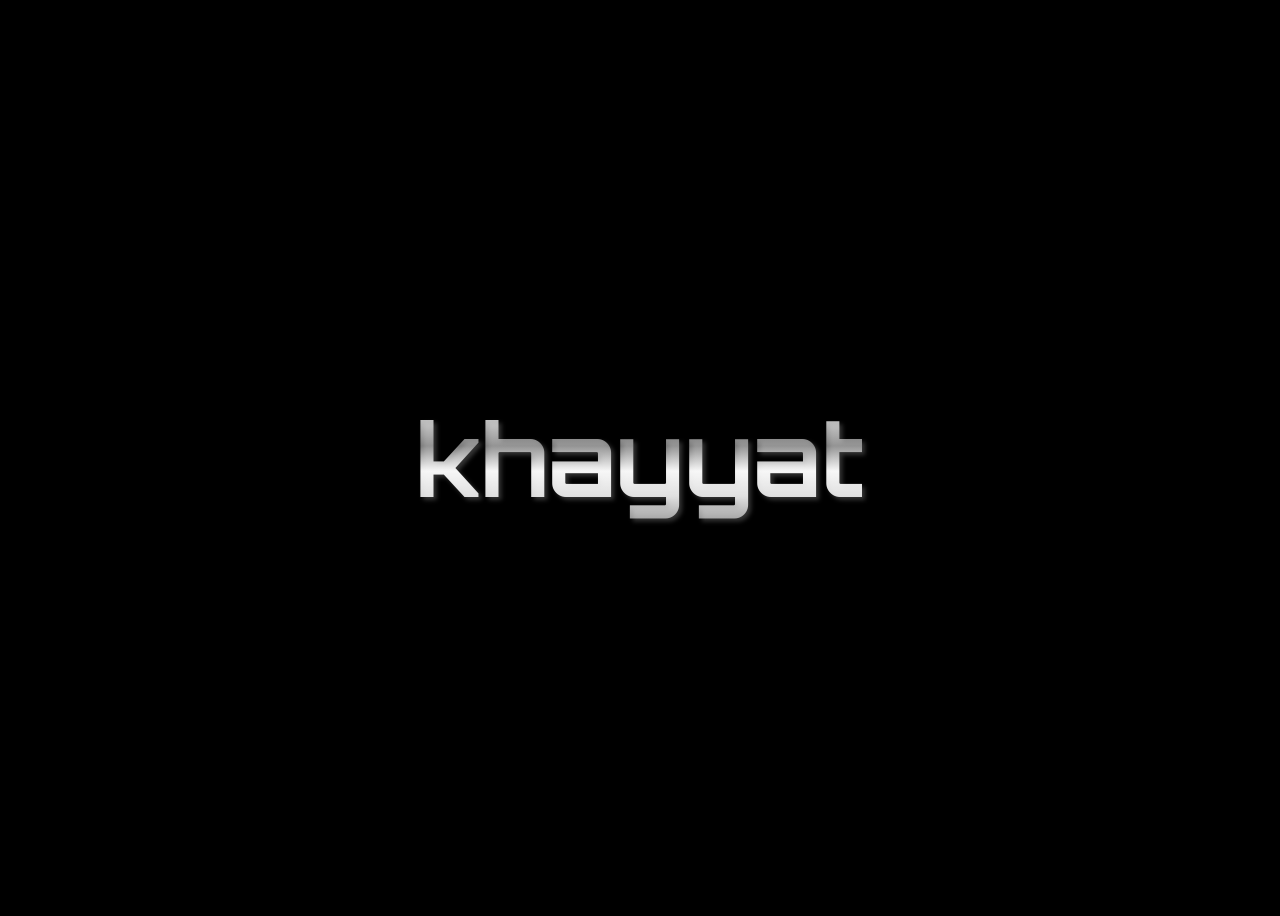
==== test.html @ 77225b59 "test.html" ====
<!DOCTYPE html>
<html lang="en">
<head>
  <meta charset="UTF-8">
  <title>Chrome Text Test</title>
  <link href="https://fonts.googleapis.com/css2?family=Orbitron:wght@700&display=swap" rel="stylesheet">
  <style>
    body {
      background: #000;
      display: flex;
      justify-content: center;
      align-items: center;
      height: 100vh;
    }

    .chrome-text {
      font-family: 'Orbitron', sans-serif;
      font-size: 100px;
      font-weight: 700;
      color: #ccc;
      background: linear-gradient(180deg, 
        #f5f5f5 0%, 
        #bcbcbc 20%, 
        #7a7a7a 40%, 
        #f5f5f5 60%, 
        #d9d9d9 80%, 
        #8c8c8c 100%);
      -webkit-background-clip: text;
      -webkit-text-fill-color: transparent;
      position: relative;
      text-transform: lowercase;
    }

    .chrome-text::after {
      content: 'khayyat';
      position: absolute;
      left: 3px;
      top: 3px;
      background: none;
      -webkit-background-clip: text;
      -webkit-text-fill-color: rgba(255, 255, 255, 0.2);
      filter: blur(2px);
    }
  </style>
</head>
<body>
  <div class="chrome-text">khayyat</div>
</body>
</html>
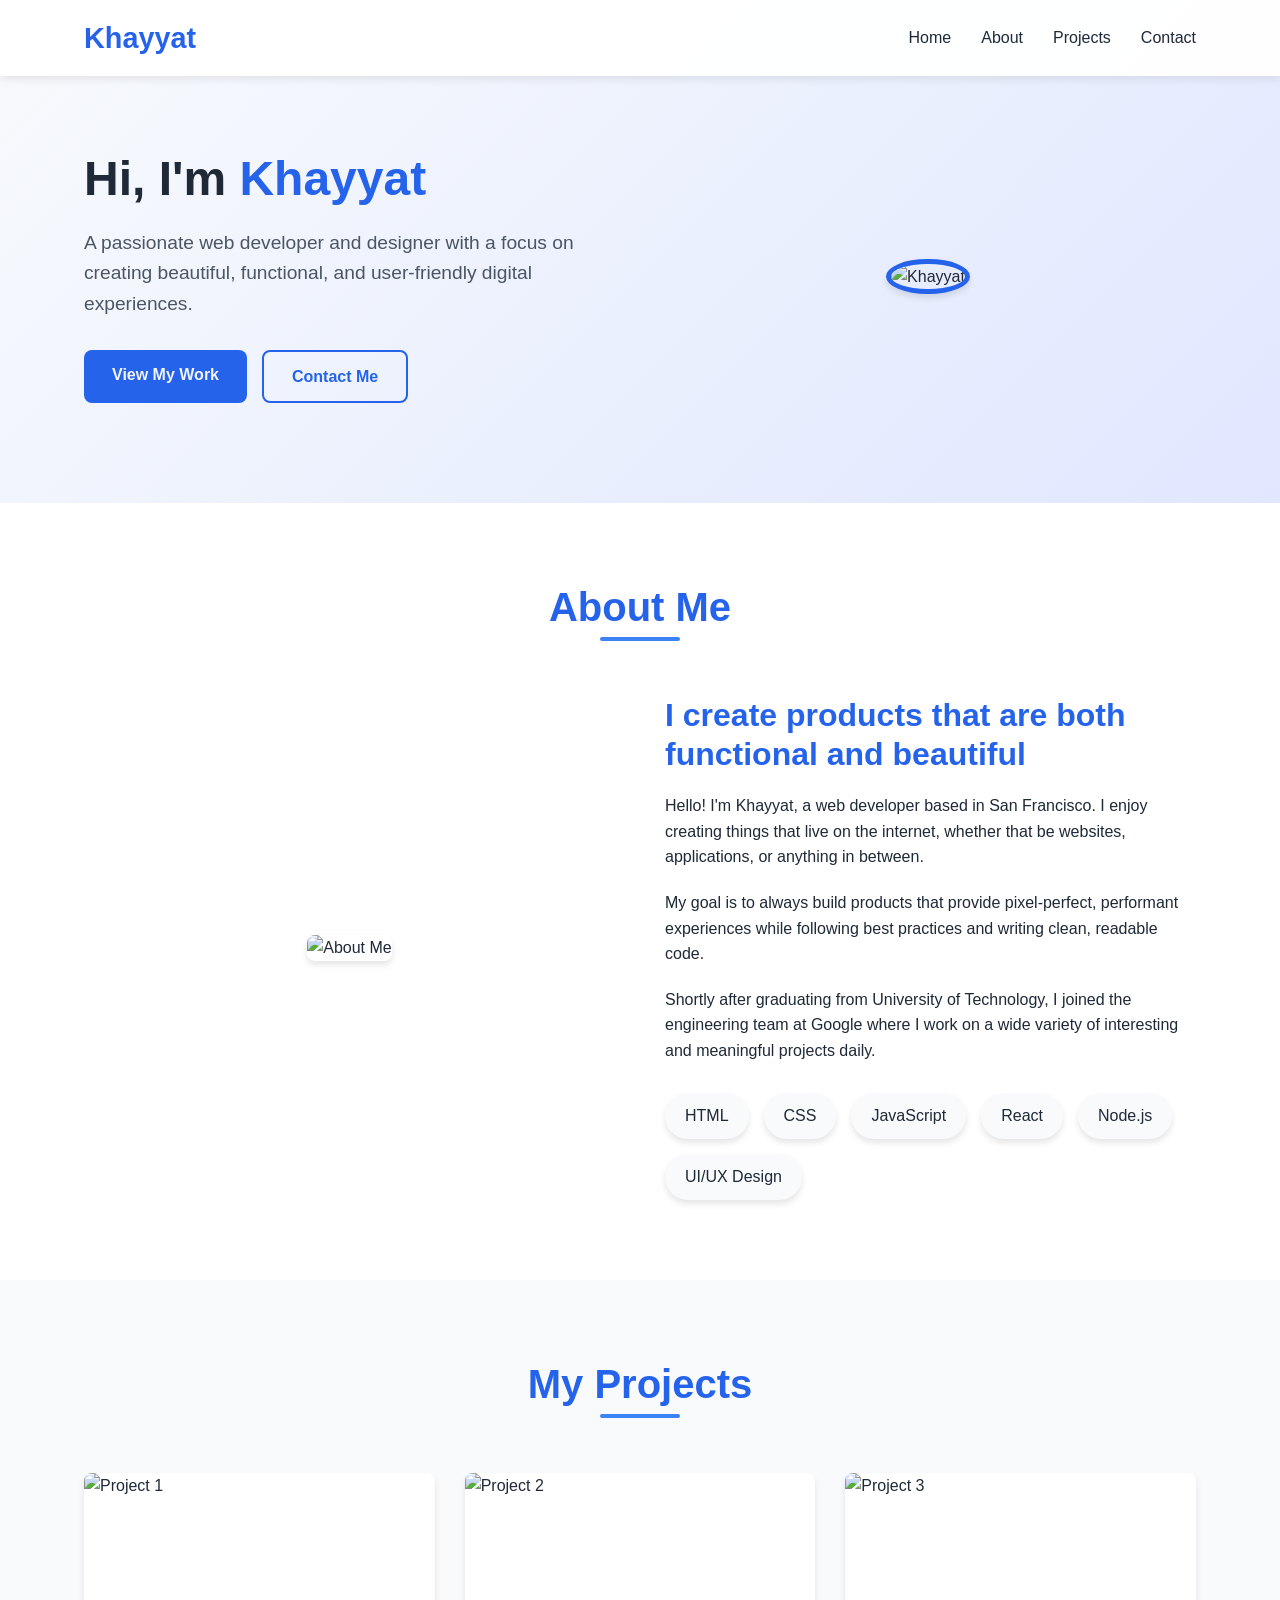
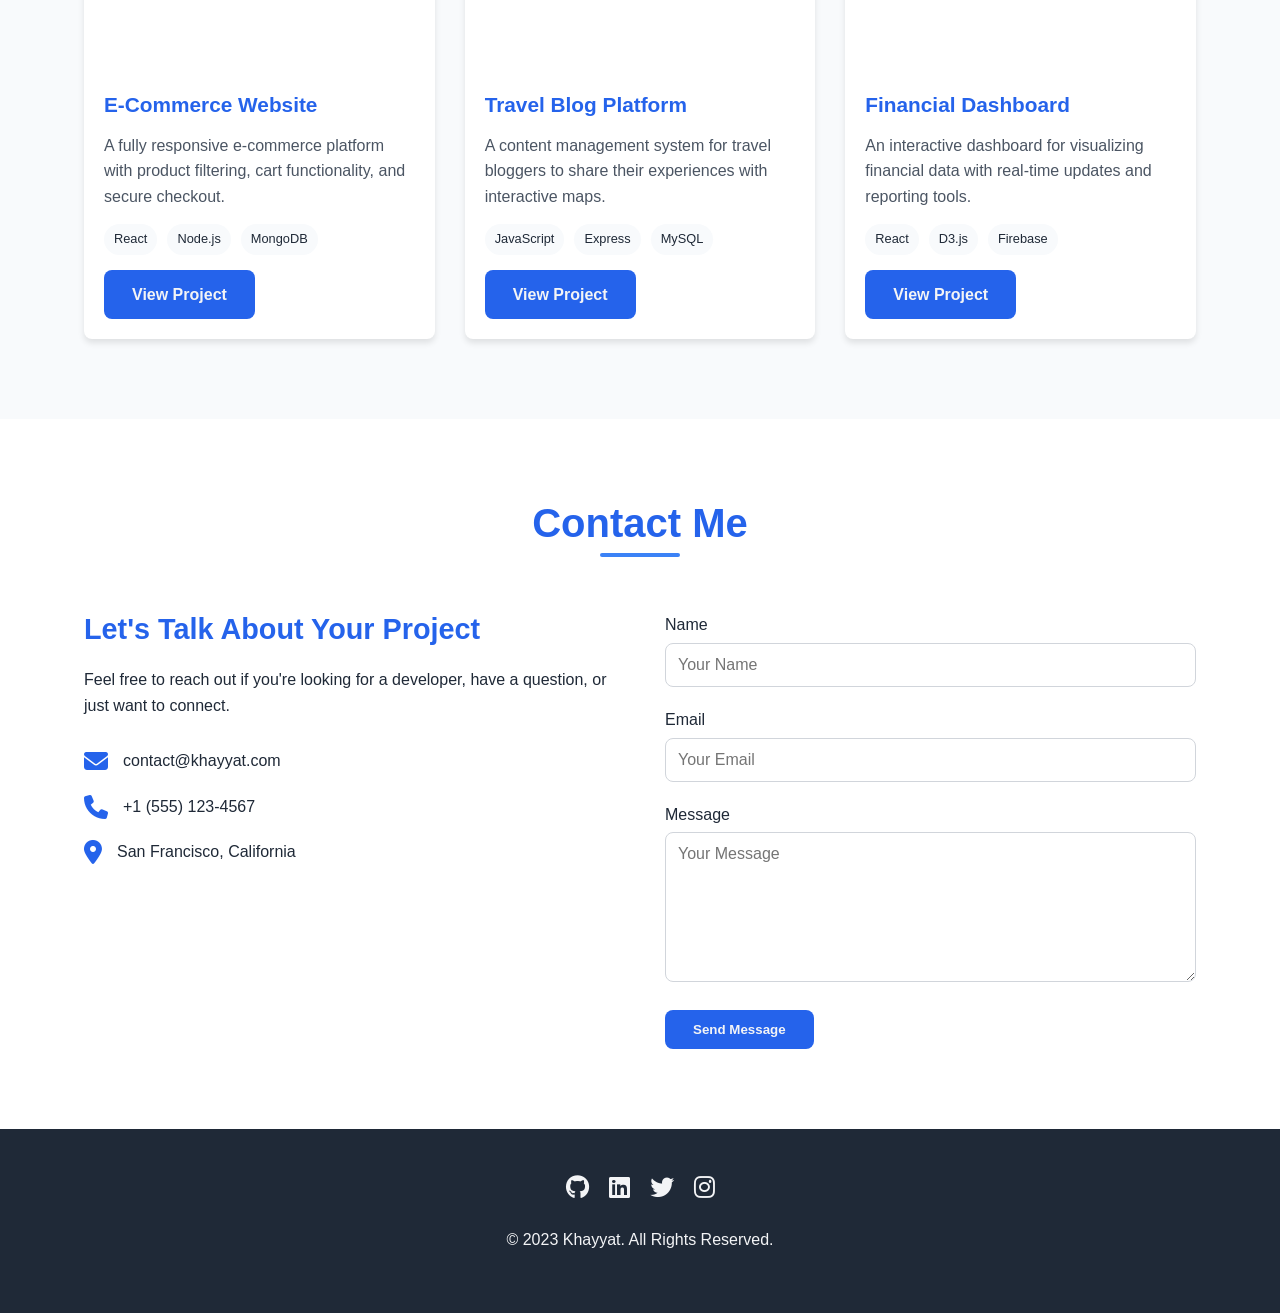
==== commit 214b2143: "Create test.html" ====
--- a/test.html
+++ b/test.html
@@ -1,49 +1,690 @@
 <!DOCTYPE html>
 <html lang="en">
 <head>
-  <meta charset="UTF-8">
-  <title>Chrome Text Test</title>
-  <link href="https://fonts.googleapis.com/css2?family=Orbitron:wght@700&display=swap" rel="stylesheet">
-  <style>
-    body {
-      background: #000;
-      display: flex;
-      justify-content: center;
-      align-items: center;
-      height: 100vh;
-    }
-
-    .chrome-text {
-      font-family: 'Orbitron', sans-serif;
-      font-size: 100px;
-      font-weight: 700;
-      color: #ccc;
-      background: linear-gradient(180deg, 
-        #f5f5f5 0%, 
-        #bcbcbc 20%, 
-        #7a7a7a 40%, 
-        #f5f5f5 60%, 
-        #d9d9d9 80%, 
-        #8c8c8c 100%);
-      -webkit-background-clip: text;
-      -webkit-text-fill-color: transparent;
-      position: relative;
-      text-transform: lowercase;
-    }
-
-    .chrome-text::after {
-      content: 'khayyat';
-      position: absolute;
-      left: 3px;
-      top: 3px;
-      background: none;
-      -webkit-background-clip: text;
-      -webkit-text-fill-color: rgba(255, 255, 255, 0.2);
-      filter: blur(2px);
-    }
-  </style>
+    <meta charset="UTF-8">
+    <meta name="viewport" content="width=device-width, initial-scale=1.0">
+    <title>Khayyat | Professional Portfolio</title>
+    <link rel="stylesheet" href="https://cdnjs.cloudflare.com/ajax/libs/font-awesome/6.4.0/css/all.min.css">
+    <style>
+        /* Global Styles */
+        :root {
+            --primary-color: #2563eb;
+            --secondary-color: #1e40af;
+            --accent-color: #3b82f6;
+            --text-color: #1f2937;
+            --light-text: #f3f4f6;
+            --background: #ffffff;
+            --light-background: #f8fafc;
+            --border-radius: 8px;
+            --box-shadow: 0 4px 6px rgba(0, 0, 0, 0.1);
+            --transition: all 0.3s ease;
+        }
+
+        * {
+            margin: 0;
+            padding: 0;
+            box-sizing: border-box;
+            font-family: 'Segoe UI', Tahoma, Geneva, Verdana, sans-serif;
+        }
+
+        html {
+            scroll-behavior: smooth;
+        }
+
+        body {
+            color: var(--text-color);
+            line-height: 1.6;
+            background-color: var(--background);
+        }
+
+        .container {
+            width: 90%;
+            max-width: 1200px;
+            margin: 0 auto;
+            padding: 0 20px;
+        }
+
+        section {
+            padding: 80px 0;
+        }
+
+        h1, h2, h3, h4 {
+            margin-bottom: 15px;
+            line-height: 1.2;
+        }
+
+        p {
+            margin-bottom: 20px;
+        }
+
+        a {
+            text-decoration: none;
+            color: var(--primary-color);
+            transition: var(--transition);
+        }
+
+        .btn {
+            display: inline-block;
+            padding: 12px 28px;
+            background-color: var(--primary-color);
+            color: var(--light-text);
+            border-radius: var(--border-radius);
+            font-weight: 600;
+            transition: var(--transition);
+            border: none;
+            cursor: pointer;
+        }
+
+        .btn:hover {
+            background-color: var(--secondary-color);
+            transform: translateY(-3px);
+        }
+
+        .section-title {
+            text-align: center;
+            margin-bottom: 50px;
+        }
+
+        .section-title h2 {
+            font-size: 2.5rem;
+            color: var(--primary-color);
+            position: relative;
+            display: inline-block;
+        }
+
+        .section-title h2::after {
+            content: '';
+            position: absolute;
+            bottom: -10px;
+            left: 50%;
+            transform: translateX(-50%);
+            width: 80px;
+            height: 4px;
+            background-color: var(--accent-color);
+            border-radius: 2px;
+        }
+
+        /* Header Styles */
+        header {
+            position: fixed;
+            top: 0;
+            left: 0;
+            width: 100%;
+            z-index: 1000;
+            background-color: rgba(255, 255, 255, 0.95);
+            box-shadow: 0 2px 10px rgba(0, 0, 0, 0.1);
+            padding: 15px 0;
+        }
+
+        .navbar {
+            display: flex;
+            justify-content: space-between;
+            align-items: center;
+        }
+
+        .logo {
+            font-size: 1.8rem;
+            font-weight: 700;
+            color: var(--primary-color);
+        }
+
+        .nav-links {
+            display: flex;
+            list-style: none;
+        }
+
+        .nav-links li {
+            margin-left: 30px;
+        }
+
+        .nav-links a {
+            color: var(--text-color);
+            font-weight: 500;
+            position: relative;
+        }
+
+        .nav-links a::after {
+            content: '';
+            position: absolute;
+            bottom: -5px;
+            left: 0;
+            width: 0;
+            height: 2px;
+            background-color: var(--primary-color);
+            transition: var(--transition);
+        }
+
+        .nav-links a:hover::after {
+            width: 100%;
+        }
+
+        .menu-toggle {
+            display: none;
+            font-size: 1.5rem;
+            cursor: pointer;
+        }
+
+        /* Hero Section */
+        .hero {
+            padding-top: 150px;
+            padding-bottom: 100px;
+            background: linear-gradient(135deg, var(--light-background) 0%, #e0e7ff 100%);
+        }
+
+        .hero-content {
+            display: flex;
+            align-items: center;
+            justify-content: space-between;
+            gap: 40px;
+        }
+
+        .hero-text {
+            flex: 1;
+        }
+
+        .hero-text h1 {
+            font-size: 3rem;
+            margin-bottom: 20px;
+            color: var(--text-color);
+        }
+
+        .hero-text h1 span {
+            color: var(--primary-color);
+        }
+
+        .hero-text p {
+            font-size: 1.2rem;
+            margin-bottom: 30px;
+            color: #4b5563;
+        }
+
+        .hero-buttons {
+            display: flex;
+            gap: 15px;
+        }
+
+        .btn-outline {
+            background-color: transparent;
+            border: 2px solid var(--primary-color);
+            color: var(--primary-color);
+        }
+
+        .btn-outline:hover {
+            background-color: var(--primary-color);
+            color: var(--light-text);
+        }
+
+        .hero-image {
+            flex: 1;
+            text-align: center;
+        }
+
+        .hero-image img {
+            max-width: 100%;
+            border-radius: 50%;
+            border: 5px solid var(--primary-color);
+            box-shadow: var(--box-shadow);
+        }
+
+        /* About Section */
+        .about {
+            background-color: var(--background);
+        }
+
+        .about-content {
+            display: flex;
+            align-items: center;
+            gap: 50px;
+        }
+
+        .about-image {
+            flex: 1;
+            text-align: center;
+        }
+
+        .about-image img {
+            max-width: 100%;
+            border-radius: var(--border-radius);
+            box-shadow: var(--box-shadow);
+        }
+
+        .about-text {
+            flex: 1;
+        }
+
+        .about-text h3 {
+            font-size: 2rem;
+            color: var(--primary-color);
+            margin-bottom: 20px;
+        }
+
+        .skills {
+            display: flex;
+            flex-wrap: wrap;
+            gap: 15px;
+            margin-top: 30px;
+        }
+
+        .skill {
+            background-color: var(--light-background);
+            padding: 10px 20px;
+            border-radius: 50px;
+            font-weight: 500;
+            box-shadow: var(--box-shadow);
+        }
+
+        /* Projects Section */
+        .projects {
+            background-color: var(--light-background);
+        }
+
+        .projects-grid {
+            display: grid;
+            grid-template-columns: repeat(auto-fill, minmax(300px, 1fr));
+            gap: 30px;
+        }
+
+        .project-card {
+            background-color: var(--background);
+            border-radius: var(--border-radius);
+            overflow: hidden;
+            box-shadow: var(--box-shadow);
+            transition: var(--transition);
+        }
+
+        .project-card:hover {
+            transform: translateY(-10px);
+        }
+
+        .project-image {
+            height: 200px;
+            overflow: hidden;
+        }
+
+        .project-image img {
+            width: 100%;
+            height: 100%;
+            object-fit: cover;
+            transition: var(--transition);
+        }
+
+        .project-card:hover .project-image img {
+            transform: scale(1.1);
+        }
+
+        .project-info {
+            padding: 20px;
+        }
+
+        .project-info h3 {
+            font-size: 1.3rem;
+            color: var(--primary-color);
+        }
+
+        .project-info p {
+            color: #4b5563;
+            margin-bottom: 15px;
+        }
+
+        .project-tags {
+            display: flex;
+            flex-wrap: wrap;
+            gap: 10px;
+            margin-bottom: 15px;
+        }
+
+        .tag {
+            background-color: var(--light-background);
+            padding: 5px 10px;
+            border-radius: 20px;
+            font-size: 0.8rem;
+        }
+
+        /* Contact Section */
+        .contact {
+            background-color: var(--background);
+        }
+
+        .contact-container {
+            display: flex;
+            gap: 50px;
+        }
+
+        .contact-info {
+            flex: 1;
+        }
+
+        .contact-info h3 {
+            font-size: 1.8rem;
+            color: var(--primary-color);
+            margin-bottom: 20px;
+        }
+
+        .contact-details {
+            margin-top: 30px;
+        }
+
+        .contact-detail {
+            display: flex;
+            align-items: center;
+            margin-bottom: 20px;
+        }
+
+        .contact-detail i {
+            font-size: 1.5rem;
+            color: var(--primary-color);
+            margin-right: 15px;
+        }
+
+        .contact-form {
+            flex: 1;
+        }
+
+        .form-group {
+            margin-bottom: 20px;
+        }
+
+        .form-group label {
+            display: block;
+            margin-bottom: 5px;
+            font-weight: 500;
+        }
+
+        .form-group input,
+        .form-group textarea {
+            width: 100%;
+            padding: 12px;
+            border: 1px solid #d1d5db;
+            border-radius: var(--border-radius);
+            font-size: 1rem;
+        }
+
+        .form-group textarea {
+            min-height: 150px;
+            resize: vertical;
+        }
+
+        /* Footer */
+        footer {
+            background-color: var(--text-color);
+            color: var(--light-text);
+            padding: 40px 0;
+            text-align: center;
+        }
+
+        .social-links {
+            display: flex;
+            justify-content: center;
+            gap: 20px;
+            margin-bottom: 20px;
+        }
+
+        .social-links a {
+            color: var(--light-text);
+            font-size: 1.5rem;
+            transition: var(--transition);
+        }
+
+        .social-links a:hover {
+            color: var(--accent-color);
+        }
+
+        /* Responsive Design */
+        @media (max-width: 992px) {
+            .hero-content, .about-content, .contact-container {
+                flex-direction: column;
+            }
+            
+            .hero-text, .hero-image, .about-image, .about-text, .contact-info, .contact-form {
+                width: 100%;
+            }
+            
+            .hero {
+                padding-top: 120px;
+            }
+        }
+
+        @media (max-width: 768px) {
+            .menu-toggle {
+                display: block;
+            }
+            
+            .nav-links {
+                position: fixed;
+                top: 70px;
+                left: -100%;
+                width: 100%;
+                height: calc(100vh - 70px);
+                background-color: var(--background);
+                flex-direction: column;
+                align-items: center;
+                justify-content: center;
+                transition: var(--transition);
+            }
+            
+            .nav-links.active {
+                left: 0;
+            }
+            
+            .nav-links li {
+                margin: 15px 0;
+            }
+            
+            .hero-text h1 {
+                font-size: 2.5rem;
+            }
+            
+            .section-title h2 {
+                font-size: 2rem;
+            }
+        }
+    </style>
 </head>
 <body>
-  <div class="chrome-text">khayyat</div>
+    <!-- Header -->
+    <header>
+        <div class="container navbar">
+            <a href="#" class="logo">Khayyat</a>
+            
+            <div class="menu-toggle">
+                <i class="fas fa-bars"></i>
+            </div>
+            
+            <ul class="nav-links">
+                <li><a href="#home">Home</a></li>
+                <li><a href="#about">About</a></li>
+                <li><a href="#projects">Projects</a></li>
+                <li><a href="#contact">Contact</a></li>
+            </ul>
+        </div>
+    </header>
+
+    <!-- Hero Section -->
+    <section id="home" class="hero">
+        <div class="container hero-content">
+            <div class="hero-text">
+                <h1>Hi, I'm <span>Khayyat</span></h1>
+                <p>A passionate web developer and designer with a focus on creating beautiful, functional, and user-friendly digital experiences.</p>
+                <div class="hero-buttons">
+                    <a href="#projects" class="btn">View My Work</a>
+                    <a href="#contact" class="btn btn-outline">Contact Me</a>
+                </div>
+            </div>
+            <div class="hero-image">
+                <img src="https://images.unsplash.com/photo-1507003211169-0a1dd7228f2d?ixlib=rb-4.0.3&ixid=M3wxMjA3fDB8MHxwaG90by1wYWdlfHx8fGVufDB8fHx8fA%3D%3D&auto=format&fit=crop&w=774&q=80" alt="Khayyat">
+            </div>
+        </div>
+    </section>
+
+    <!-- About Section -->
+    <section id="about" class="about">
+        <div class="container">
+            <div class="section-title">
+                <h2>About Me</h2>
+            </div>
+            
+            <div class="about-content">
+                <div class="about-image">
+                    <img src="https://images.unsplash.com/photo-1557862921-37829c790f19?ixlib=rb-4.0.3&ixid=M3wxMjA3fDB8MHxwaG90by1wYWdlfHx8fGVufDB8fHx8fA%3D%3D&auto=format&fit=crop&w=1771&q=80" alt="About Me">
+                </div>
+                <div class="about-text">
+                    <h3>I create products that are both functional and beautiful</h3>
+                    <p>Hello! I'm Khayyat, a web developer based in San Francisco. I enjoy creating things that live on the internet, whether that be websites, applications, or anything in between.</p>
+                    <p>My goal is to always build products that provide pixel-perfect, performant experiences while following best practices and writing clean, readable code.</p>
+                    <p>Shortly after graduating from University of Technology, I joined the engineering team at Google where I work on a wide variety of interesting and meaningful projects daily.</p>
+                    
+                    <div class="skills">
+                        <span class="skill">HTML</span>
+                        <span class="skill">CSS</span>
+                        <span class="skill">JavaScript</span>
+                        <span class="skill">React</span>
+                        <span class="skill">Node.js</span>
+                        <span class="skill">UI/UX Design</span>
+                    </div>
+                </div>
+            </div>
+        </div>
+    </section>
+
+    <!-- Projects Section -->
+    <section id="projects" class="projects">
+        <div class="container">
+            <div class="section-title">
+                <h2>My Projects</h2>
+            </div>
+            
+            <div class="projects-grid">
+                <!-- Project 1 -->
+                <div class="project-card">
+                    <div class="project-image">
+                        <img src="https://images.unsplash.com/photo-1498050108023-c5249f4df085?ixlib=rb-4.0.3&ixid=M3wxMjA3fDB8MHxwaG90by1wYWdlfHx8fGVufDB8fHx8fA%3D%3D&auto=format&fit=crop&w=1772&q=80" alt="Project 1">
+                    </div>
+                    <div class="project-info">
+                        <h3>E-Commerce Website</h3>
+                        <p>A fully responsive e-commerce platform with product filtering, cart functionality, and secure checkout.</p>
+                        <div class="project-tags">
+                            <span class="tag">React</span>
+                            <span class="tag">Node.js</span>
+                            <span class="tag">MongoDB</span>
+                        </div>
+                        <a href="#" class="btn">View Project</a>
+                    </div>
+                </div>
+                
+                <!-- Project 2 -->
+                <div class="project-card">
+                    <div class="project-image">
+                        <img src="https://images.unsplash.com/photo-1551650975-87deedd944c3?ixlib=rb-4.0.3&ixid=M3wxMjA3fDB8MHxwaG90by1wYWdlfHx8fGVufDB8fHx8fA%3D%3D&auto=format&fit=crop&w=1674&q=80" alt="Project 2">
+                    </div>
+                    <div class="project-info">
+                        <h3>Travel Blog Platform</h3>
+                        <p>A content management system for travel bloggers to share their experiences with interactive maps.</p>
+                        <div class="project-tags">
+                            <span class="tag">JavaScript</span>
+                            <span class="tag">Express</span>
+                            <span class="tag">MySQL</span>
+                        </div>
+                        <a href="#" class="btn">View Project</a>
+                    </div>
+                </div>
+                
+                <!-- Project 3 -->
+                <div class="project-card">
+                    <div class="project-image">
+                        <img src="https://images.unsplash.com/photo-1460925895917-afdab827c52f?ixlib=rb-4.0.3&ixid=M3wxMjA3fDB8MHxwaG90by1wYWdlfHx8fGVufDB8fHx8fA%3D%3D&auto=format&fit=crop&w=1715&q=80" alt="Project 3">
+                    </div>
+                    <div class="project-info">
+                        <h3>Financial Dashboard</h3>
+                        <p>An interactive dashboard for visualizing financial data with real-time updates and reporting tools.</p>
+                        <div class="project-tags">
+                            <span class="tag">React</span>
+                            <span class="tag">D3.js</span>
+                            <span class="tag">Firebase</span>
+                        </div>
+                        <a href="#" class="btn">View Project</a>
+                    </div>
+                </div>
+            </div>
+        </div>
+    </section>
+
+    <!-- Contact Section -->
+    <section id="contact" class="contact">
+        <div class="container">
+            <div class="section-title">
+                <h2>Contact Me</h2>
+            </div>
+            
+            <div class="contact-container">
+                <div class="contact-info">
+                    <h3>Let's Talk About Your Project</h3>
+                    <p>Feel free to reach out if you're looking for a developer, have a question, or just want to connect.</p>
+                    
+                    <div class="contact-details">
+                        <div class="contact-detail">
+                            <i class="fas fa-envelope"></i>
+                            <span>contact@khayyat.com</span>
+                        </div>
+                        <div class="contact-detail">
+                            <i class="fas fa-phone"></i>
+                            <span>+1 (555) 123-4567</span>
+                        </div>
+                        <div class="contact-detail">
+                            <i class="fas fa-map-marker-alt"></i>
+                            <span>San Francisco, California</span>
+                        </div>
+                    </div>
+                </div>
+                
+                <div class="contact-form">
+                    <form>
+                        <div class="form-group">
+                            <label for="name">Name</label>
+                            <input type="text" id="name" placeholder="Your Name" required>
+                        </div>
+                        <div class="form-group">
+                            <label for="email">Email</label>
+                            <input type="email" id="email" placeholder="Your Email" required>
+                        </div>
+                        <div class="form-group">
+                            <label for="message">Message</label>
+                            <textarea id="message" placeholder="Your Message" required></textarea>
+                        </div>
+                        <button type="submit" class="btn">Send Message</button>
+                    </form>
+                </div>
+            </div>
+        </div>
+    </section>
+
+    <!-- Footer -->
+    <footer>
+        <div class="container">
+            <div class="social-links">
+                <a href="#"><i class="fab fa-github"></i></a>
+                <a href="#"><i class="fab fa-linkedin"></i></a>
+                <a href="#"><i class="fab fa-twitter"></i></a>
+                <a href="#"><i class="fab fa-instagram"></i></a>
+            </div>
+            <p>&copy; 2023 Khayyat. All Rights Reserved.</p>
+        </div>
+    </footer>
+
+    <script>
+        // Mobile menu toggle
+        const menuToggle = document.querySelector('.menu-toggle');
+        const navLinks = document.querySelector('.nav-links');
+        
+        menuToggle.addEventListener('click', () => {
+            navLinks.classList.toggle('active');
+        });
+        
+        // Close mobile menu when clicking on a link
+        document.querySelectorAll('.nav-links a').forEach(link => {
+            link.addEventListener('click', () => {
+                navLinks.classList.remove('active');
+            });
+        });
+    </script>
 </body>
-</html>
+</html>
